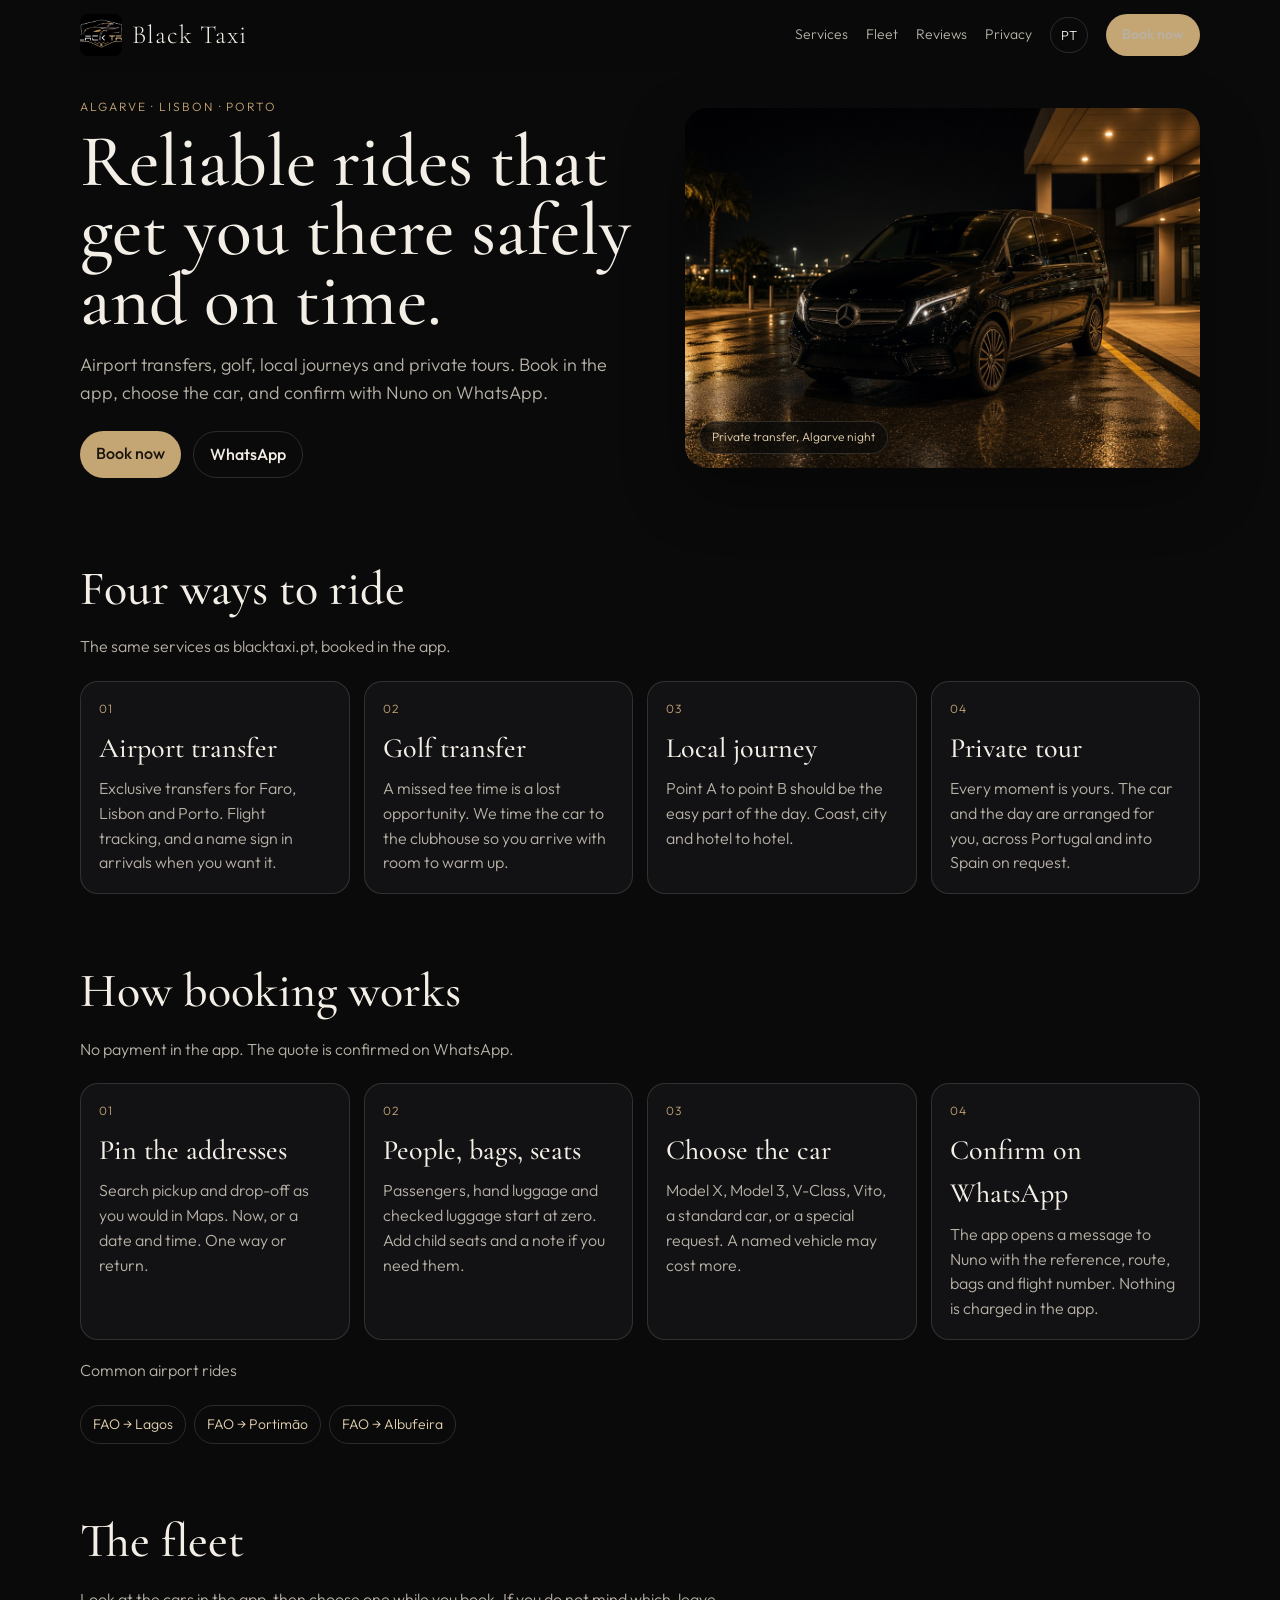
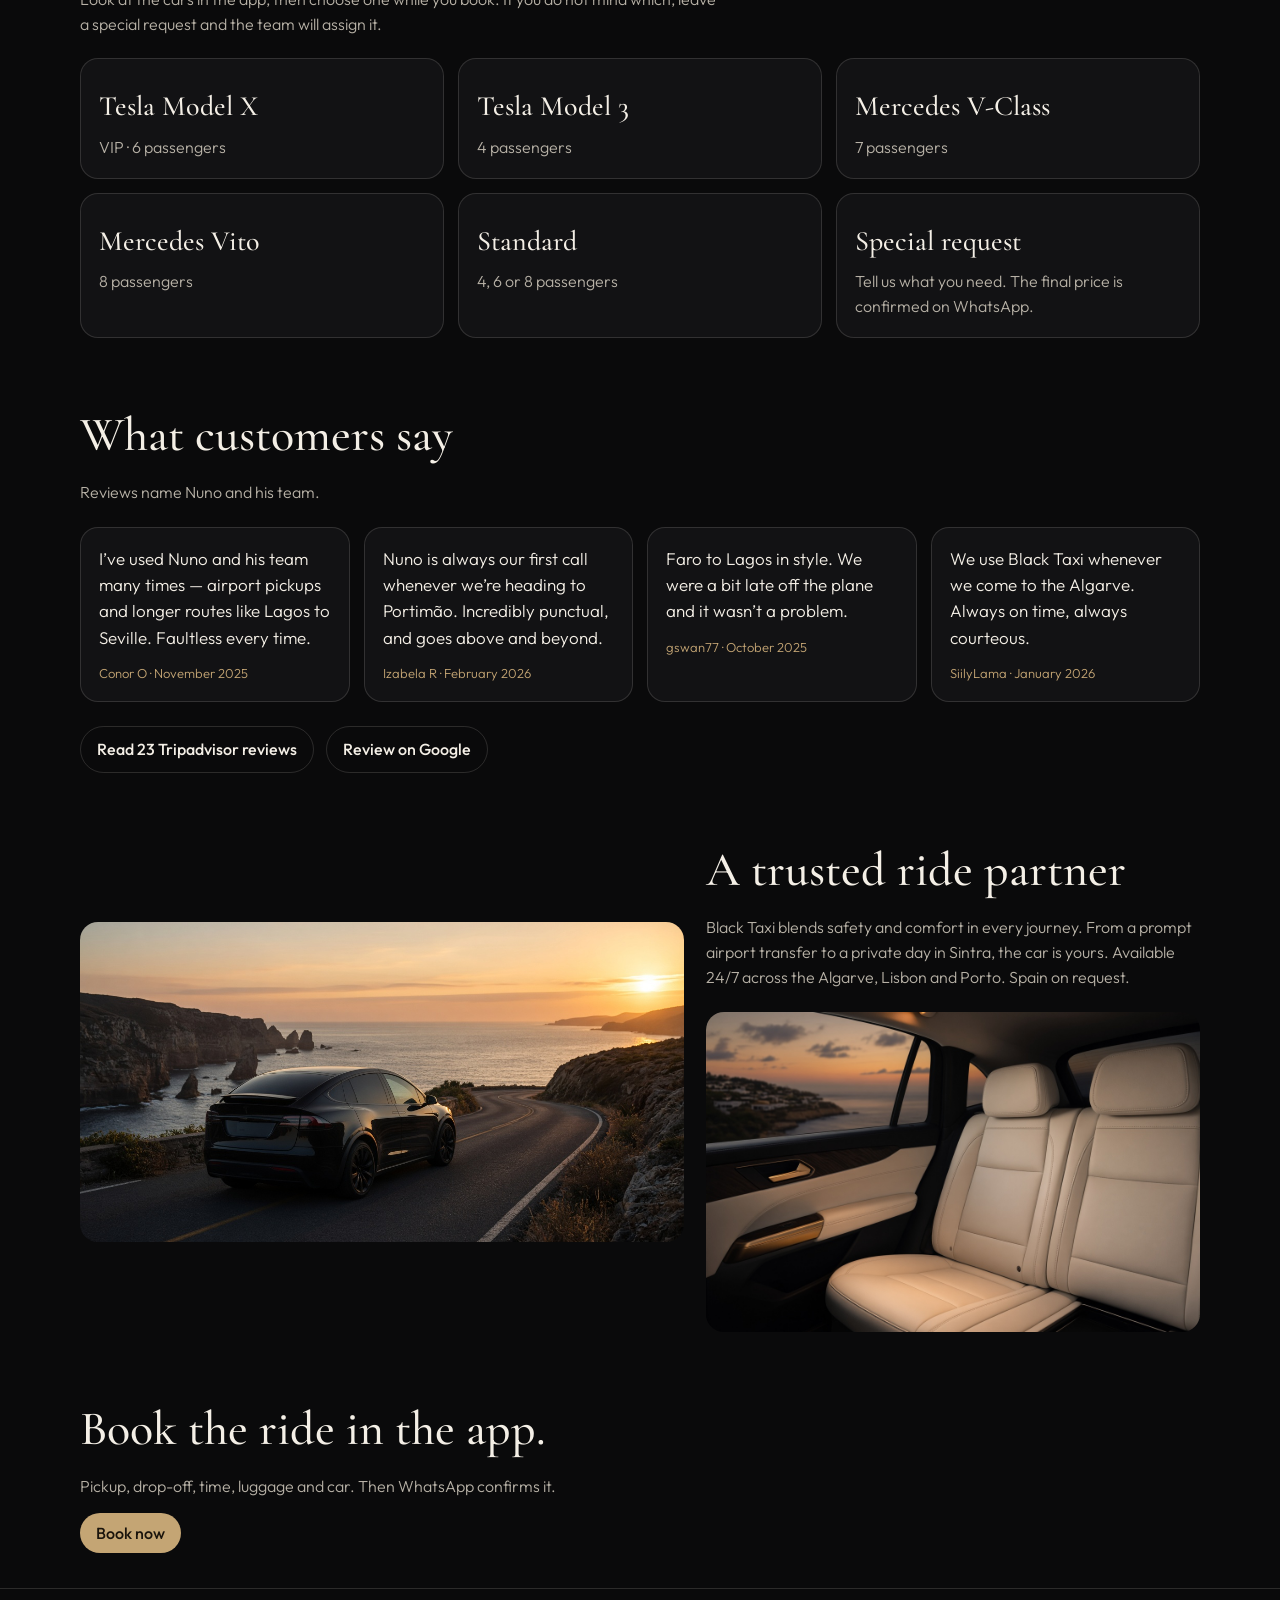
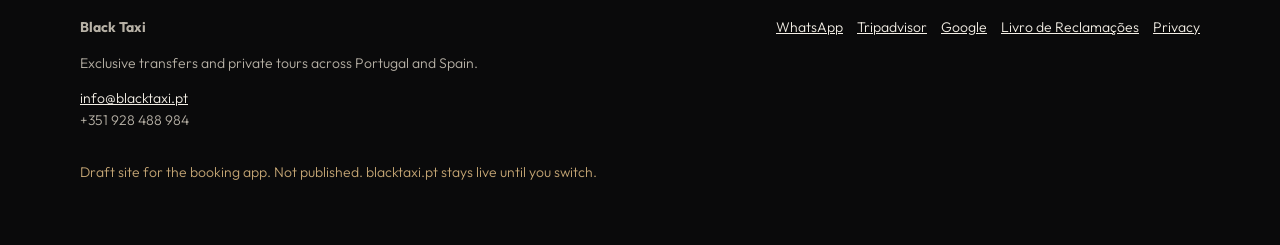
==== index.html @ 619b8296 "Draft marketing site for the booking app" ====
<!DOCTYPE html>
<html lang="en">
<head>
  <meta charset="utf-8" />
  <meta name="viewport" content="width=device-width, initial-scale=1" />
  <title>Black Taxi — Private transfers in the Algarve</title>
  <meta name="description" content="Private transfers and tours in the Algarve, Lisbon and Porto. Book in the app. Confirmed on WhatsApp." />
  <link rel="preconnect" href="https://fonts.googleapis.com" />
  <link rel="preconnect" href="https://fonts.gstatic.com" crossorigin />
  <link href="https://fonts.googleapis.com/css2?family=Cormorant+Garamond:ital,wght@0,500;0,600;1,500&family=Outfit:wght@300;400;500;600&display=swap" rel="stylesheet" />
  <link rel="stylesheet" href="styles.css" />
</head>
<body>
  <header class="nav">
    <a class="brand" href="index.html">
      <img src="assets/logo.jpg" alt="Black Taxi" />
      <span>Black Taxi</span>
    </a>
    <nav class="nav-links">
      <a href="#services" data-i="services">Services</a>
      <a href="#fleet" data-i="fleet">Fleet</a>
      <a href="#reviews" data-i="reviews">Reviews</a>
      <a href="privacy.html" data-i="privacy">Privacy</a>
      <button class="lang" type="button" data-lang>PT</button>
      <a class="book" href="https://blacktaxi.grok.me/book" data-i="book">Book now</a>
    </nav>
  </header>

  <main class="wrap">
    <section class="hero">
      <div>
        <p class="eyebrow" data-i="eyebrow">Algarve · Lisbon · Porto</p>
        <h1 data-i="h1">Reliable rides that get you there safely and on time.</h1>
        <p class="lead" data-i="lead">Airport transfers, golf, local journeys and private tours. Book in the app, choose the car, and confirm with Nuno on WhatsApp.</p>
        <div class="actions">
          <a class="btn" href="https://blacktaxi.grok.me/book" data-i="book">Book now</a>
          <a class="btn ghost" href="https://wa.me/351928488984" data-i="whatsapp">WhatsApp</a>
        </div>
      </div>
      <div class="hero-photo">
        <img src="assets/hero.jpg" alt="Black people carrier waiting at night" />
        <span class="caption" data-i="heroCap">Private transfer, Algarve night</span>
      </div>
    </section>

    <section id="services">
      <h2 data-i="sTitle">Four ways to ride</h2>
      <p class="sub" data-i="sSub">The same services as blacktaxi.pt, booked in the app.</p>
      <div class="grid">
        <article>
          <p class="num">01</p>
          <h3 data-i="airport">Airport transfer</h3>
          <p data-i="airportP">Exclusive transfers for Faro, Lisbon and Porto. Flight tracking, and a name sign in arrivals when you want it.</p>
        </article>
        <article>
          <p class="num">02</p>
          <h3 data-i="golf">Golf transfer</h3>
          <p data-i="golfP">A missed tee time is a lost opportunity. We time the car to the clubhouse so you arrive with room to warm up.</p>
        </article>
        <article>
          <p class="num">03</p>
          <h3 data-i="local">Local journey</h3>
          <p data-i="localP">Point A to point B should be the easy part of the day. Coast, city and hotel to hotel.</p>
        </article>
        <article>
          <p class="num">04</p>
          <h3 data-i="tour">Private tour</h3>
          <p data-i="tourP">Every moment is yours. The car and the day are arranged for you, across Portugal and into Spain on request.</p>
        </article>
      </div>
    </section>

    <section id="how">
      <h2 data-i="howTitle">How booking works</h2>
      <p class="sub" data-i="howSub">No payment in the app. The quote is confirmed on WhatsApp.</p>
      <div class="grid">
        <article>
          <p class="num">01</p>
          <h3 data-i="st1">Pin the addresses</h3>
          <p data-i="st1p">Search pickup and drop-off as you would in Maps. Now, or a date and time. One way or return.</p>
        </article>
        <article>
          <p class="num">02</p>
          <h3 data-i="st2">People, bags, seats</h3>
          <p data-i="st2p">Passengers, hand luggage and checked luggage start at zero. Add child seats and a note if you need them.</p>
        </article>
        <article>
          <p class="num">03</p>
          <h3 data-i="st3">Choose the car</h3>
          <p data-i="st3p">Model X, Model 3, V-Class, Vito, a standard car, or a special request. A named vehicle may cost more.</p>
        </article>
        <article>
          <p class="num">04</p>
          <h3 data-i="st4">Confirm on WhatsApp</h3>
          <p data-i="st4p">The app opens a message to Nuno with the reference, route, bags and flight number. Nothing is charged in the app.</p>
        </article>
      </div>
      <p class="sub" style="margin-top:18px" data-i="routes">Common airport rides</p>
      <div class="routes">
        <a href="https://blacktaxi.grok.me/book">FAO → Lagos</a>
        <a href="https://blacktaxi.grok.me/book">FAO → Portimão</a>
        <a href="https://blacktaxi.grok.me/book">FAO → Albufeira</a>
      </div>
    </section>

    <section id="fleet">
      <h2 data-i="fTitle">The fleet</h2>
      <p class="sub" data-i="fSub">Look at the cars in the app, then choose one while you book. If you do not mind which, leave a special request and the team will assign it.</p>
      <div class="grid cars">
        <article><h3 data-i="x">Tesla Model X</h3><p data-i="xp">VIP · 6 passengers</p></article>
        <article><h3 data-i="m3">Tesla Model 3</h3><p data-i="m3p">4 passengers</p></article>
        <article><h3 data-i="v">Mercedes V-Class</h3><p data-i="vp">7 passengers</p></article>
        <article><h3 data-i="vito">Mercedes Vito</h3><p data-i="vitop">8 passengers</p></article>
        <article><h3 data-i="std">Standard</h3><p data-i="stdp">4, 6 or 8 passengers</p></article>
        <article><h3 data-i="special">Special request</h3><p data-i="specialp">Tell us what you need. The final price is confirmed on WhatsApp.</p></article>
      </div>
    </section>

    <section id="reviews">
      <h2 data-i="rTitle">What customers say</h2>
      <p class="sub" data-i="rSub">Reviews name Nuno and his team.</p>
      <div class="grid">
        <article><p class="quote" data-i="q1">I’ve used Nuno and his team many times — airport pickups and longer routes like Lagos to Seville. Faultless every time.</p><p class="who">Conor O · November 2025</p></article>
        <article><p class="quote" data-i="q2">Nuno is always our first call whenever we’re heading to Portimão. Incredibly punctual, and goes above and beyond.</p><p class="who">Izabela R · February 2026</p></article>
        <article><p class="quote" data-i="q3">Faro to Lagos in style. We were a bit late off the plane and it wasn’t a problem.</p><p class="who">gswan77 · October 2025</p></article>
        <article><p class="quote" data-i="q4">We use Black Taxi whenever we come to the Algarve. Always on time, always courteous.</p><p class="who">SiilyLama · January 2026</p></article>
      </div>
      <div class="actions">
        <a class="btn ghost" href="https://www.tripadvisor.pt/Attraction_Review-g189117-d34196242-Reviews-Black_Taxi-Lagos_Faro_District_Algarve.html" data-i="read">Read 23 Tripadvisor reviews</a>
        <a class="btn ghost" href="https://search.google.com/local/writereview?placeid=ChIJmSr0-dzE8KQRjGhUb8ZGeVg" data-i="google">Review on Google</a>
      </div>
    </section>

    <section class="split">
      <img src="assets/coast.jpg" alt="Coast road at dusk" />
      <div>
        <h2 data-i="aboutTitle">A trusted ride partner</h2>
        <p class="sub" data-i="about">Black Taxi blends safety and comfort in every journey. From a prompt airport transfer to a private day in Sintra, the car is yours. Available 24/7 across the Algarve, Lisbon and Porto. Spain on request.</p>
        <img src="assets/cabin.jpg" alt="Rear seat of a private transfer" />
      </div>
    </section>

    <section>
      <h2 data-i="ctaTitle">Book the ride in the app.</h2>
      <p class="sub" data-i="cta">Pickup, drop-off, time, luggage and car. Then WhatsApp confirms it.</p>
      <a class="btn" href="https://blacktaxi.grok.me/book" data-i="book">Book now</a>
    </section>
  </main>

  <footer>
    <div class="wrap foot">
      <div>
        <strong>Black Taxi</strong>
        <p data-i="foot">Exclusive transfers and private tours across Portugal and Spain.</p>
        <p><a href="mailto:info@blacktaxi.pt">info@blacktaxi.pt</a><br />+351 928 488 984</p>
      </div>
      <div class="links">
        <a href="https://wa.me/351928488984">WhatsApp</a>
        <a href="https://www.tripadvisor.pt/Attraction_Review-g189117-d34196242-Reviews-Black_Taxi-Lagos_Faro_District_Algarve.html">Tripadvisor</a>
        <a href="https://search.google.com/local/writereview?placeid=ChIJmSr0-dzE8KQRjGhUb8ZGeVg">Google</a>
        <a href="https://www.livroreclamacoes.pt/inicio">Livro de Reclamações</a>
        <a href="privacy.html" data-i="privacy">Privacy</a>
      </div>
    </div>
    <div class="wrap"><p class="draft" data-i="draft">Draft site for the booking app. Not published. blacktaxi.pt stays live until you switch.</p></div>
  </footer>
  <script src="app.js"></script>
</body>
</html>
---- styles.css ----
:root {
  --bg: #0a0a0b;
  --bg-2: #121214;
  --cream: #f4efe6;
  --gold: #c4a574;
  --gold-2: #e4d2b0;
  --muted: #b7b1a6;
  --line: rgba(244, 239, 230, 0.14);
  --shadow: 0 24px 60px rgba(0, 0, 0, 0.35);
}
* { box-sizing: border-box; }
html { scroll-behavior: smooth; }
body {
  margin: 0;
  background: var(--bg);
  color: var(--cream);
  font-family: Outfit, ui-sans-serif, system-ui, sans-serif;
  font-weight: 300;
  line-height: 1.55;
}
img { max-width: 100%; display: block; }
a { color: inherit; }
.wrap { width: min(1120px, calc(100% - 32px)); margin: 0 auto; }

.nav {
  position: sticky;
  top: 0;
  z-index: 20;
  display: flex;
  align-items: center;
  justify-content: space-between;
  gap: 16px;
  width: min(1120px, calc(100% - 32px));
  margin: 0 auto;
  padding: 14px 0;
  background: rgba(10, 10, 11, 0.86);
  backdrop-filter: blur(14px);
}
.brand {
  display: flex;
  align-items: center;
  gap: 10px;
  text-decoration: none;
}
.brand img {
  width: 42px;
  height: 42px;
  object-fit: cover;
  border-radius: 8px;
}
.brand span {
  font-family: "Cormorant Garamond", serif;
  font-size: 26px;
  letter-spacing: 0.04em;
}
.nav-links { display: flex; gap: 18px; align-items: center; }
.nav-links a { text-decoration: none; color: var(--muted); font-size: 14px; }
.nav-links a:hover { color: var(--cream); }
.lang {
  border: 1px solid var(--line);
  background: transparent;
  color: var(--cream);
  border-radius: 999px;
  padding: 7px 10px;
  font: inherit;
  font-size: 13px;
  cursor: pointer;
}
.book, .btn {
  background: var(--gold);
  color: #1a140c;
  text-decoration: none;
  padding: 10px 16px;
  border-radius: 999px;
  font-weight: 500;
  border: 0;
}
.btn.ghost, .ghost {
  background: transparent;
  color: var(--cream);
  border: 1px solid var(--line);
}

.hero {
  display: grid;
  grid-template-columns: 1.05fr 0.95fr;
  gap: 36px;
  align-items: center;
  padding: 28px 0 56px;
}
.eyebrow {
  color: var(--gold);
  letter-spacing: 0.16em;
  text-transform: uppercase;
  font-size: 12px;
  margin: 0 0 10px;
}
h1, h2, h3 { font-family: "Cormorant Garamond", serif; font-weight: 500; }
h1 {
  font-size: clamp(44px, 6vw, 74px);
  line-height: 0.94;
  margin: 0 0 16px;
}
.lead { max-width: 540px; font-size: 18px; color: var(--muted); margin: 0; }
.actions { display: flex; flex-wrap: wrap; gap: 12px; margin-top: 24px; }
.hero-photo {
  position: relative;
  border-radius: 22px;
  overflow: hidden;
  min-height: 360px;
  box-shadow: var(--shadow);
}
.hero-photo img { width: 100%; height: 100%; object-fit: cover; min-height: 360px; }
.caption {
  position: absolute;
  left: 14px;
  bottom: 14px;
  background: rgba(10, 10, 11, 0.72);
  border: 1px solid var(--line);
  border-radius: 999px;
  padding: 6px 12px;
  font-size: 12px;
  color: var(--gold-2);
}

section { padding: 18px 0 42px; }
h2 { font-size: clamp(32px, 4vw, 48px); margin: 0 0 8px; }
.sub { color: var(--muted); max-width: 640px; margin: 0 0 22px; }
.grid { display: grid; grid-template-columns: repeat(4, 1fr); gap: 14px; }
.grid.three { grid-template-columns: repeat(3, 1fr); }
.grid.cars { grid-template-columns: repeat(3, 1fr); }
article, .card {
  border: 1px solid var(--line);
  background: var(--bg-2);
  padding: 18px;
  border-radius: 18px;
}
.card h3, article h3 { margin: 8px 0 6px; font-size: 28px; }
.card p, article p { margin: 0; color: var(--muted); }
.num {
  color: var(--gold);
  letter-spacing: 0.12em;
  font-size: 12px;
}
.split {
  display: grid;
  grid-template-columns: 1.1fr 0.9fr;
  gap: 22px;
  align-items: center;
}
.split img, .band img {
  width: 100%;
  height: 320px;
  object-fit: cover;
  border-radius: 18px;
}
.routes { display: flex; flex-wrap: wrap; gap: 8px; margin-top: 16px; }
.routes a {
  text-decoration: none;
  border: 1px solid var(--line);
  border-radius: 999px;
  padding: 8px 12px;
  color: var(--gold-2);
  font-size: 14px;
}
.quote { font-size: 17px; color: var(--cream); }
.who { margin-top: 12px; color: var(--gold); font-size: 13px; }
.band {
  display: grid;
  grid-template-columns: 1fr 1fr;
  gap: 14px;
}
.facts { display: grid; gap: 12px; }
footer {
  border-top: 1px solid var(--line);
  padding: 28px 0 48px;
  color: var(--muted);
  font-size: 14px;
}
.foot {
  display: flex;
  justify-content: space-between;
  gap: 18px;
  flex-wrap: wrap;
}
.foot a { color: var(--cream); }
.links { display: flex; flex-wrap: wrap; gap: 14px; }
.draft { color: var(--gold); margin-top: 16px; }
.legal { max-width: 720px; }
.legal p { color: var(--muted); }
@media (max-width: 860px) {
  .hero, .split, .band, .grid, .grid.three, .grid.cars { grid-template-columns: 1fr; }
  .nav-links a:not(.book) { display: none; }
  .hero-photo, .hero-photo img, .split img, .band img { min-height: 240px; height: 240px; }
}
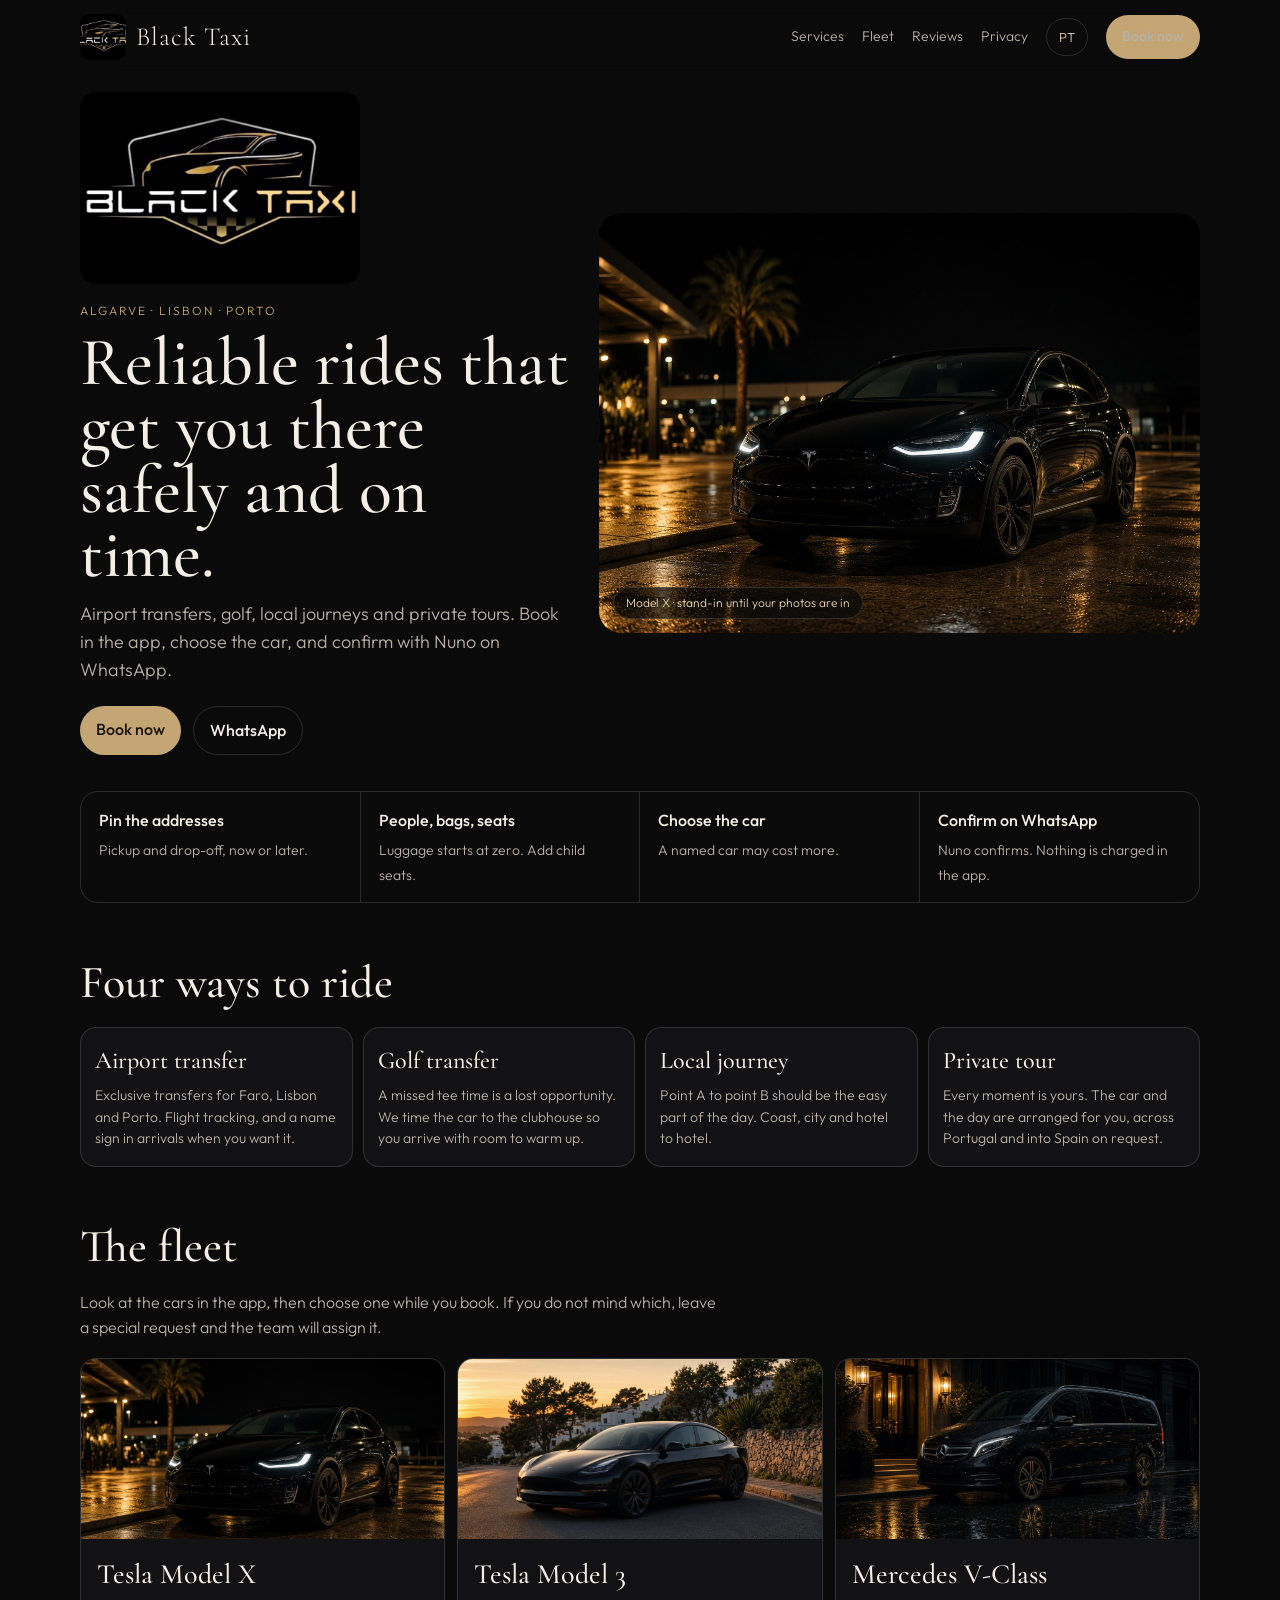
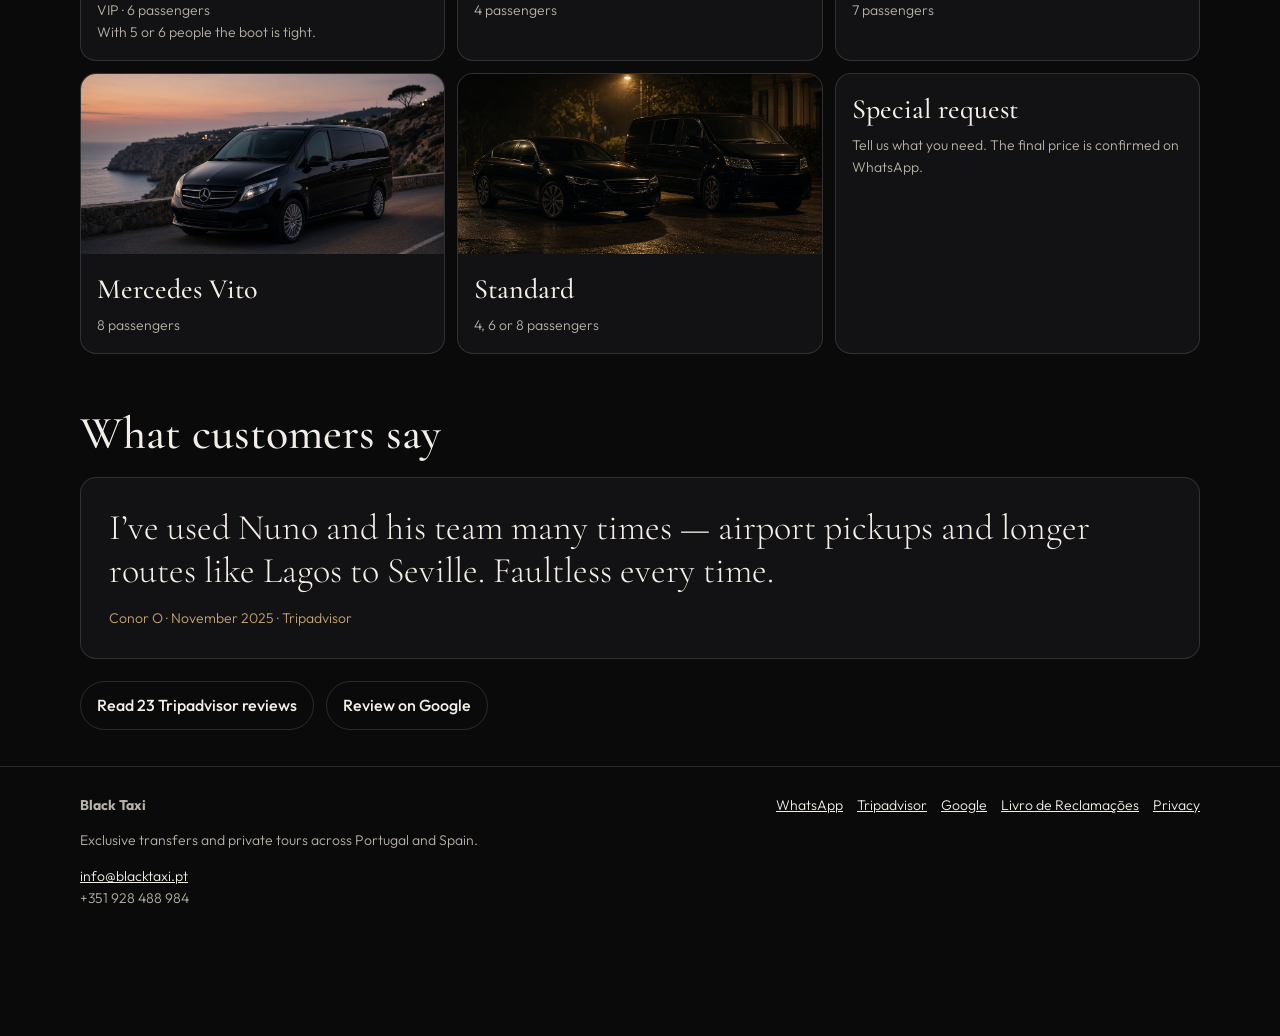
==== commit cdfc787c: "Tighten the draft: logo hero, visual fleet, phone bar, one review" ====
--- a/index.html
+++ b/index.html
@@ -29,6 +29,7 @@
   <main class="wrap">
     <section class="hero">
       <div>
+        <img class="mark" src="assets/logo.jpg" alt="Black Taxi mark" />
         <p class="eyebrow" data-i="eyebrow">Algarve · Lisbon · Porto</p>
         <h1 data-i="h1">Reliable rides that get you there safely and on time.</h1>
         <p class="lead" data-i="lead">Airport transfers, golf, local journeys and private tours. Book in the app, choose the car, and confirm with Nuno on WhatsApp.</p>
@@ -38,112 +39,99 @@
         </div>
       </div>
       <div class="hero-photo">
-        <img src="assets/hero.jpg" alt="Black people carrier waiting at night" />
-        <span class="caption" data-i="heroCap">Private transfer, Algarve night</span>
+        <img src="assets/modelx.jpg" alt="Black Model X at night" />
+        <span class="caption" data-i="heroCap">Model X · stand-in until your photos are in</span>
       </div>
     </section>
 
+    <div class="path" aria-label="How booking works">
+      <div><strong data-i="st1">Pin the addresses</strong><span data-i="st1s">Pickup and drop-off, now or later.</span></div>
+      <div><strong data-i="st2">People and bags</strong><span data-i="st2s">Luggage starts at zero. Add child seats.</span></div>
+      <div><strong data-i="st3">Choose the car</strong><span data-i="st3s">A named car may cost more.</span></div>
+      <div><strong data-i="st4">WhatsApp</strong><span data-i="st4s">Nuno confirms. Nothing is charged in the app.</span></div>
+    </div>
+
     <section id="services">
       <h2 data-i="sTitle">Four ways to ride</h2>
-      <p class="sub" data-i="sSub">The same services as blacktaxi.pt, booked in the app.</p>
-      <div class="grid">
+      <div class="services">
         <article>
-          <p class="num">01</p>
           <h3 data-i="airport">Airport transfer</h3>
-          <p data-i="airportP">Exclusive transfers for Faro, Lisbon and Porto. Flight tracking, and a name sign in arrivals when you want it.</p>
+          <p data-i="airportP">Faro, Lisbon and Porto. Flight tracking, and a name sign if you want it.</p>
         </article>
         <article>
-          <p class="num">02</p>
           <h3 data-i="golf">Golf transfer</h3>
-          <p data-i="golfP">A missed tee time is a lost opportunity. We time the car to the clubhouse so you arrive with room to warm up.</p>
+          <p data-i="golfP">Timed to the clubhouse, so the tee time is not the thing you miss.</p>
         </article>
         <article>
-          <p class="num">03</p>
           <h3 data-i="local">Local journey</h3>
-          <p data-i="localP">Point A to point B should be the easy part of the day. Coast, city and hotel to hotel.</p>
+          <p data-i="localP">Coast, city, hotel to hotel. The easy part of the day.</p>
         </article>
         <article>
-          <p class="num">04</p>
           <h3 data-i="tour">Private tour</h3>
-          <p data-i="tourP">Every moment is yours. The car and the day are arranged for you, across Portugal and into Spain on request.</p>
+          <p data-i="tourP">The car is yours for the day. Spain on request.</p>
         </article>
-      </div>
-    </section>
-
-    <section id="how">
-      <h2 data-i="howTitle">How booking works</h2>
-      <p class="sub" data-i="howSub">No payment in the app. The quote is confirmed on WhatsApp.</p>
-      <div class="grid">
-        <article>
-          <p class="num">01</p>
-          <h3 data-i="st1">Pin the addresses</h3>
-          <p data-i="st1p">Search pickup and drop-off as you would in Maps. Now, or a date and time. One way or return.</p>
-        </article>
-        <article>
-          <p class="num">02</p>
-          <h3 data-i="st2">People, bags, seats</h3>
-          <p data-i="st2p">Passengers, hand luggage and checked luggage start at zero. Add child seats and a note if you need them.</p>
-        </article>
-        <article>
-          <p class="num">03</p>
-          <h3 data-i="st3">Choose the car</h3>
-          <p data-i="st3p">Model X, Model 3, V-Class, Vito, a standard car, or a special request. A named vehicle may cost more.</p>
-        </article>
-        <article>
-          <p class="num">04</p>
-          <h3 data-i="st4">Confirm on WhatsApp</h3>
-          <p data-i="st4p">The app opens a message to Nuno with the reference, route, bags and flight number. Nothing is charged in the app.</p>
-        </article>
-      </div>
-      <p class="sub" style="margin-top:18px" data-i="routes">Common airport rides</p>
-      <div class="routes">
-        <a href="https://blacktaxi.grok.me/book">FAO → Lagos</a>
-        <a href="https://blacktaxi.grok.me/book">FAO → Portimão</a>
-        <a href="https://blacktaxi.grok.me/book">FAO → Albufeira</a>
       </div>
     </section>
 
     <section id="fleet">
       <h2 data-i="fTitle">The fleet</h2>
-      <p class="sub" data-i="fSub">Look at the cars in the app, then choose one while you book. If you do not mind which, leave a special request and the team will assign it.</p>
-      <div class="grid cars">
-        <article><h3 data-i="x">Tesla Model X</h3><p data-i="xp">VIP · 6 passengers</p></article>
-        <article><h3 data-i="m3">Tesla Model 3</h3><p data-i="m3p">4 passengers</p></article>
-        <article><h3 data-i="v">Mercedes V-Class</h3><p data-i="vp">7 passengers</p></article>
-        <article><h3 data-i="vito">Mercedes Vito</h3><p data-i="vitop">8 passengers</p></article>
-        <article><h3 data-i="std">Standard</h3><p data-i="stdp">4, 6 or 8 passengers</p></article>
-        <article><h3 data-i="special">Special request</h3><p data-i="specialp">Tell us what you need. The final price is confirmed on WhatsApp.</p></article>
+      <p class="sub" data-i="fSub">Choose one in the app, or leave a special request and the team assigns the car.</p>
+      <div class="fleet">
+        <article class="car">
+          <img src="assets/modelx.jpg" alt="Tesla Model X" />
+          <div>
+            <h3 data-i="x">Tesla Model X</h3>
+            <p data-i="xp">VIP · 6 passengers</p>
+            <p class="note" data-i="xnote">With 5 or 6 people the boot is tight.</p>
+          </div>
+        </article>
+        <article class="car">
+          <img src="assets/model3.jpg" alt="Tesla Model 3" />
+          <div>
+            <h3 data-i="m3">Tesla Model 3</h3>
+            <p data-i="m3p">4 passengers</p>
+          </div>
+        </article>
+        <article class="car">
+          <img src="assets/vclass.jpg" alt="Mercedes V-Class" />
+          <div>
+            <h3 data-i="v">Mercedes V-Class</h3>
+            <p data-i="vp">7 passengers</p>
+          </div>
+        </article>
+        <article class="car">
+          <img src="assets/vito.jpg" alt="Mercedes Vito" />
+          <div>
+            <h3 data-i="vito">Mercedes Vito</h3>
+            <p data-i="vitop">8 passengers</p>
+          </div>
+        </article>
+        <article class="car">
+          <img src="assets/standard.jpg" alt="Standard cars" />
+          <div>
+            <h3 data-i="std">Standard</h3>
+            <p data-i="stdp">4, 6 or 8 passengers</p>
+          </div>
+        </article>
+        <article class="car">
+          <div>
+            <h3 data-i="special">Special request</h3>
+            <p data-i="specialp">Tell us what you need. The quote is confirmed on WhatsApp.</p>
+          </div>
+        </article>
       </div>
     </section>
 
     <section id="reviews">
       <h2 data-i="rTitle">What customers say</h2>
-      <p class="sub" data-i="rSub">Reviews name Nuno and his team.</p>
-      <div class="grid">
-        <article><p class="quote" data-i="q1">I’ve used Nuno and his team many times — airport pickups and longer routes like Lagos to Seville. Faultless every time.</p><p class="who">Conor O · November 2025</p></article>
-        <article><p class="quote" data-i="q2">Nuno is always our first call whenever we’re heading to Portimão. Incredibly punctual, and goes above and beyond.</p><p class="who">Izabela R · February 2026</p></article>
-        <article><p class="quote" data-i="q3">Faro to Lagos in style. We were a bit late off the plane and it wasn’t a problem.</p><p class="who">gswan77 · October 2025</p></article>
-        <article><p class="quote" data-i="q4">We use Black Taxi whenever we come to the Algarve. Always on time, always courteous.</p><p class="who">SiilyLama · January 2026</p></article>
-      </div>
+      <article class="quote">
+        <p data-i="q1">I’ve used Nuno and his team many times — airport pickups and longer routes like Lagos to Seville. Faultless every time.</p>
+        <div class="who">Conor O · November 2025 · Tripadvisor</div>
+      </article>
       <div class="actions">
         <a class="btn ghost" href="https://www.tripadvisor.pt/Attraction_Review-g189117-d34196242-Reviews-Black_Taxi-Lagos_Faro_District_Algarve.html" data-i="read">Read 23 Tripadvisor reviews</a>
         <a class="btn ghost" href="https://search.google.com/local/writereview?placeid=ChIJmSr0-dzE8KQRjGhUb8ZGeVg" data-i="google">Review on Google</a>
       </div>
-    </section>
-
-    <section class="split">
-      <img src="assets/coast.jpg" alt="Coast road at dusk" />
-      <div>
-        <h2 data-i="aboutTitle">A trusted ride partner</h2>
-        <p class="sub" data-i="about">Black Taxi blends safety and comfort in every journey. From a prompt airport transfer to a private day in Sintra, the car is yours. Available 24/7 across the Algarve, Lisbon and Porto. Spain on request.</p>
-        <img src="assets/cabin.jpg" alt="Rear seat of a private transfer" />
-      </div>
-    </section>
-
-    <section>
-      <h2 data-i="ctaTitle">Book the ride in the app.</h2>
-      <p class="sub" data-i="cta">Pickup, drop-off, time, luggage and car. Then WhatsApp confirms it.</p>
-      <a class="btn" href="https://blacktaxi.grok.me/book" data-i="book">Book now</a>
     </section>
   </main>
 
@@ -162,8 +150,13 @@
         <a href="privacy.html" data-i="privacy">Privacy</a>
       </div>
     </div>
-    <div class="wrap"><p class="draft" data-i="draft">Draft site for the booking app. Not published. blacktaxi.pt stays live until you switch.</p></div>
   </footer>
+
+  <div class="dock">
+    <button class="dock-lang" type="button" data-lang>PT</button>
+    <a class="btn ghost" href="https://wa.me/351928488984" data-i="whatsapp">WhatsApp</a>
+    <a class="btn" href="https://blacktaxi.grok.me/book" data-i="book">Book now</a>
+  </div>
   <script src="app.js"></script>
 </body>
 </html>
--- a/styles.css
+++ b/styles.css
@@ -6,7 +6,6 @@
   --gold-2: #e4d2b0;
   --muted: #b7b1a6;
   --line: rgba(244, 239, 230, 0.14);
-  --shadow: 0 24px 60px rgba(0, 0, 0, 0.35);
 }
 * { box-sizing: border-box; }
 html { scroll-behavior: smooth; }
@@ -17,11 +16,11 @@
   font-family: Outfit, ui-sans-serif, system-ui, sans-serif;
   font-weight: 300;
   line-height: 1.55;
+  padding-bottom: 76px;
 }
 img { max-width: 100%; display: block; }
 a { color: inherit; }
 .wrap { width: min(1120px, calc(100% - 32px)); margin: 0 auto; }
-
 .nav {
   position: sticky;
   top: 0;
@@ -33,35 +32,21 @@
   width: min(1120px, calc(100% - 32px));
   margin: 0 auto;
   padding: 14px 0;
-  background: rgba(10, 10, 11, 0.86);
+  background: rgba(10, 10, 11, 0.9);
   backdrop-filter: blur(14px);
 }
-.brand {
-  display: flex;
-  align-items: center;
-  gap: 10px;
-  text-decoration: none;
-}
-.brand img {
-  width: 42px;
-  height: 42px;
-  object-fit: cover;
-  border-radius: 8px;
-}
-.brand span {
-  font-family: "Cormorant Garamond", serif;
-  font-size: 26px;
-  letter-spacing: 0.04em;
-}
+.brand { display: flex; align-items: center; gap: 10px; text-decoration: none; }
+.brand img { width: 46px; height: 46px; object-fit: cover; border-radius: 10px; }
+.brand span { font-family: "Cormorant Garamond", serif; font-size: 26px; letter-spacing: 0.04em; }
 .nav-links { display: flex; gap: 18px; align-items: center; }
 .nav-links a { text-decoration: none; color: var(--muted); font-size: 14px; }
 .nav-links a:hover { color: var(--cream); }
-.lang {
+.lang, .dock-lang {
   border: 1px solid var(--line);
   background: transparent;
-  color: var(--cream);
+  color: var(--gold-2);
   border-radius: 999px;
-  padding: 7px 10px;
+  padding: 8px 12px;
   font: inherit;
   font-size: 13px;
   cursor: pointer;
@@ -70,23 +55,23 @@
   background: var(--gold);
   color: #1a140c;
   text-decoration: none;
-  padding: 10px 16px;
+  padding: 11px 16px;
   border-radius: 999px;
   font-weight: 500;
   border: 0;
 }
-.btn.ghost, .ghost {
-  background: transparent;
-  color: var(--cream);
-  border: 1px solid var(--line);
-}
-
+.ghost { background: transparent; color: var(--cream); border: 1px solid var(--line); }
 .hero {
   display: grid;
-  grid-template-columns: 1.05fr 0.95fr;
-  gap: 36px;
+  grid-template-columns: 0.9fr 1.1fr;
+  gap: 28px;
   align-items: center;
-  padding: 28px 0 56px;
+  padding: 18px 0 28px;
+}
+.mark {
+  width: min(280px, 70%);
+  margin-bottom: 18px;
+  border-radius: 16px;
 }
 .eyebrow {
   color: var(--gold);
@@ -96,21 +81,11 @@
   margin: 0 0 10px;
 }
 h1, h2, h3 { font-family: "Cormorant Garamond", serif; font-weight: 500; }
-h1 {
-  font-size: clamp(44px, 6vw, 74px);
-  line-height: 0.94;
-  margin: 0 0 16px;
-}
-.lead { max-width: 540px; font-size: 18px; color: var(--muted); margin: 0; }
-.actions { display: flex; flex-wrap: wrap; gap: 12px; margin-top: 24px; }
-.hero-photo {
-  position: relative;
-  border-radius: 22px;
-  overflow: hidden;
-  min-height: 360px;
-  box-shadow: var(--shadow);
-}
-.hero-photo img { width: 100%; height: 100%; object-fit: cover; min-height: 360px; }
+h1 { font-size: clamp(42px, 5.4vw, 68px); line-height: 0.94; margin: 0 0 14px; }
+.lead { max-width: 520px; font-size: 18px; color: var(--muted); margin: 0; }
+.actions { display: flex; flex-wrap: wrap; gap: 12px; margin-top: 22px; }
+.hero-photo { position: relative; border-radius: 22px; overflow: hidden; min-height: 420px; }
+.hero-photo img { width: 100%; height: 100%; object-fit: cover; min-height: 420px; }
 .caption {
   position: absolute;
   left: 14px;
@@ -122,74 +97,65 @@
   font-size: 12px;
   color: var(--gold-2);
 }
-
-section { padding: 18px 0 42px; }
-h2 { font-size: clamp(32px, 4vw, 48px); margin: 0 0 8px; }
-.sub { color: var(--muted); max-width: 640px; margin: 0 0 22px; }
-.grid { display: grid; grid-template-columns: repeat(4, 1fr); gap: 14px; }
-.grid.three { grid-template-columns: repeat(3, 1fr); }
-.grid.cars { grid-template-columns: repeat(3, 1fr); }
-article, .card {
+.path {
+  display: grid;
+  grid-template-columns: repeat(4, 1fr);
+  border: 1px solid var(--line);
+  border-radius: 18px;
+  overflow: hidden;
+  margin: 8px 0 36px;
+}
+.path div { padding: 16px 18px; border-right: 1px solid var(--line); }
+.path div:last-child { border-right: 0; }
+.path strong { display: block; font-weight: 500; margin-bottom: 4px; }
+.path span { color: var(--muted); font-size: 14px; }
+section { padding: 8px 0 36px; }
+h2 { font-size: clamp(32px, 4vw, 46px); margin: 0 0 8px; }
+.sub { color: var(--muted); max-width: 640px; margin: 0 0 18px; }
+.services { display: grid; grid-template-columns: repeat(4, 1fr); gap: 10px; }
+.services article, .car, .quote {
   border: 1px solid var(--line);
   background: var(--bg-2);
-  padding: 18px;
-  border-radius: 18px;
+  border-radius: 16px;
 }
-.card h3, article h3 { margin: 8px 0 6px; font-size: 28px; }
-.card p, article p { margin: 0; color: var(--muted); }
-.num {
-  color: var(--gold);
-  letter-spacing: 0.12em;
-  font-size: 12px;
-}
-.split {
-  display: grid;
-  grid-template-columns: 1.1fr 0.9fr;
-  gap: 22px;
-  align-items: center;
-}
-.split img, .band img {
-  width: 100%;
-  height: 320px;
-  object-fit: cover;
-  border-radius: 18px;
-}
-.routes { display: flex; flex-wrap: wrap; gap: 8px; margin-top: 16px; }
-.routes a {
-  text-decoration: none;
-  border: 1px solid var(--line);
-  border-radius: 999px;
-  padding: 8px 12px;
-  color: var(--gold-2);
-  font-size: 14px;
-}
-.quote { font-size: 17px; color: var(--cream); }
-.who { margin-top: 12px; color: var(--gold); font-size: 13px; }
-.band {
-  display: grid;
-  grid-template-columns: 1fr 1fr;
-  gap: 14px;
-}
-.facts { display: grid; gap: 12px; }
-footer {
-  border-top: 1px solid var(--line);
-  padding: 28px 0 48px;
-  color: var(--muted);
-  font-size: 14px;
-}
-.foot {
-  display: flex;
-  justify-content: space-between;
-  gap: 18px;
-  flex-wrap: wrap;
-}
+.services article { padding: 14px 14px 16px; }
+.services h3 { margin: 0 0 6px; font-size: 24px; }
+.services p, .car p { margin: 0; color: var(--muted); font-size: 14px; }
+.fleet { display: grid; grid-template-columns: repeat(3, 1fr); gap: 12px; }
+.car { overflow: hidden; }
+.car img { width: 100%; height: 180px; object-fit: cover; }
+.car div { padding: 14px 16px 16px; }
+.car h3 { margin: 0 0 4px; font-size: 28px; }
+.note { color: var(--gold-2); font-size: 13px; margin-top: 6px; }
+.quote { padding: 28px; }
+.quote p { font-family: "Cormorant Garamond", serif; font-size: clamp(26px, 3vw, 36px); line-height: 1.2; margin: 0; }
+.who { margin-top: 16px; color: var(--gold); font-size: 14px; font-family: Outfit, sans-serif; }
+footer { border-top: 1px solid var(--line); padding: 28px 0 36px; color: var(--muted); font-size: 14px; }
+.foot { display: flex; justify-content: space-between; gap: 18px; flex-wrap: wrap; }
 .foot a { color: var(--cream); }
 .links { display: flex; flex-wrap: wrap; gap: 14px; }
-.draft { color: var(--gold); margin-top: 16px; }
+.dock {
+  position: fixed;
+  left: 0;
+  right: 0;
+  bottom: 0;
+  z-index: 30;
+  display: none;
+  gap: 8px;
+  align-items: center;
+  justify-content: space-between;
+  padding: 10px 12px calc(10px + env(safe-area-inset-bottom));
+  background: rgba(10, 10, 11, 0.94);
+  border-top: 1px solid var(--line);
+}
+.dock a, .dock button { flex: 1; text-align: center; }
 .legal { max-width: 720px; }
 .legal p { color: var(--muted); }
 @media (max-width: 860px) {
-  .hero, .split, .band, .grid, .grid.three, .grid.cars { grid-template-columns: 1fr; }
+  .hero, .path, .services, .fleet { grid-template-columns: 1fr; }
+  .path div { border-right: 0; border-bottom: 1px solid var(--line); }
   .nav-links a:not(.book) { display: none; }
-  .hero-photo, .hero-photo img, .split img, .band img { min-height: 240px; height: 240px; }
+  .nav-links .book, .nav-links .lang { display: none; }
+  .dock { display: flex; }
+  .hero-photo, .hero-photo img { min-height: 260px; }
 }
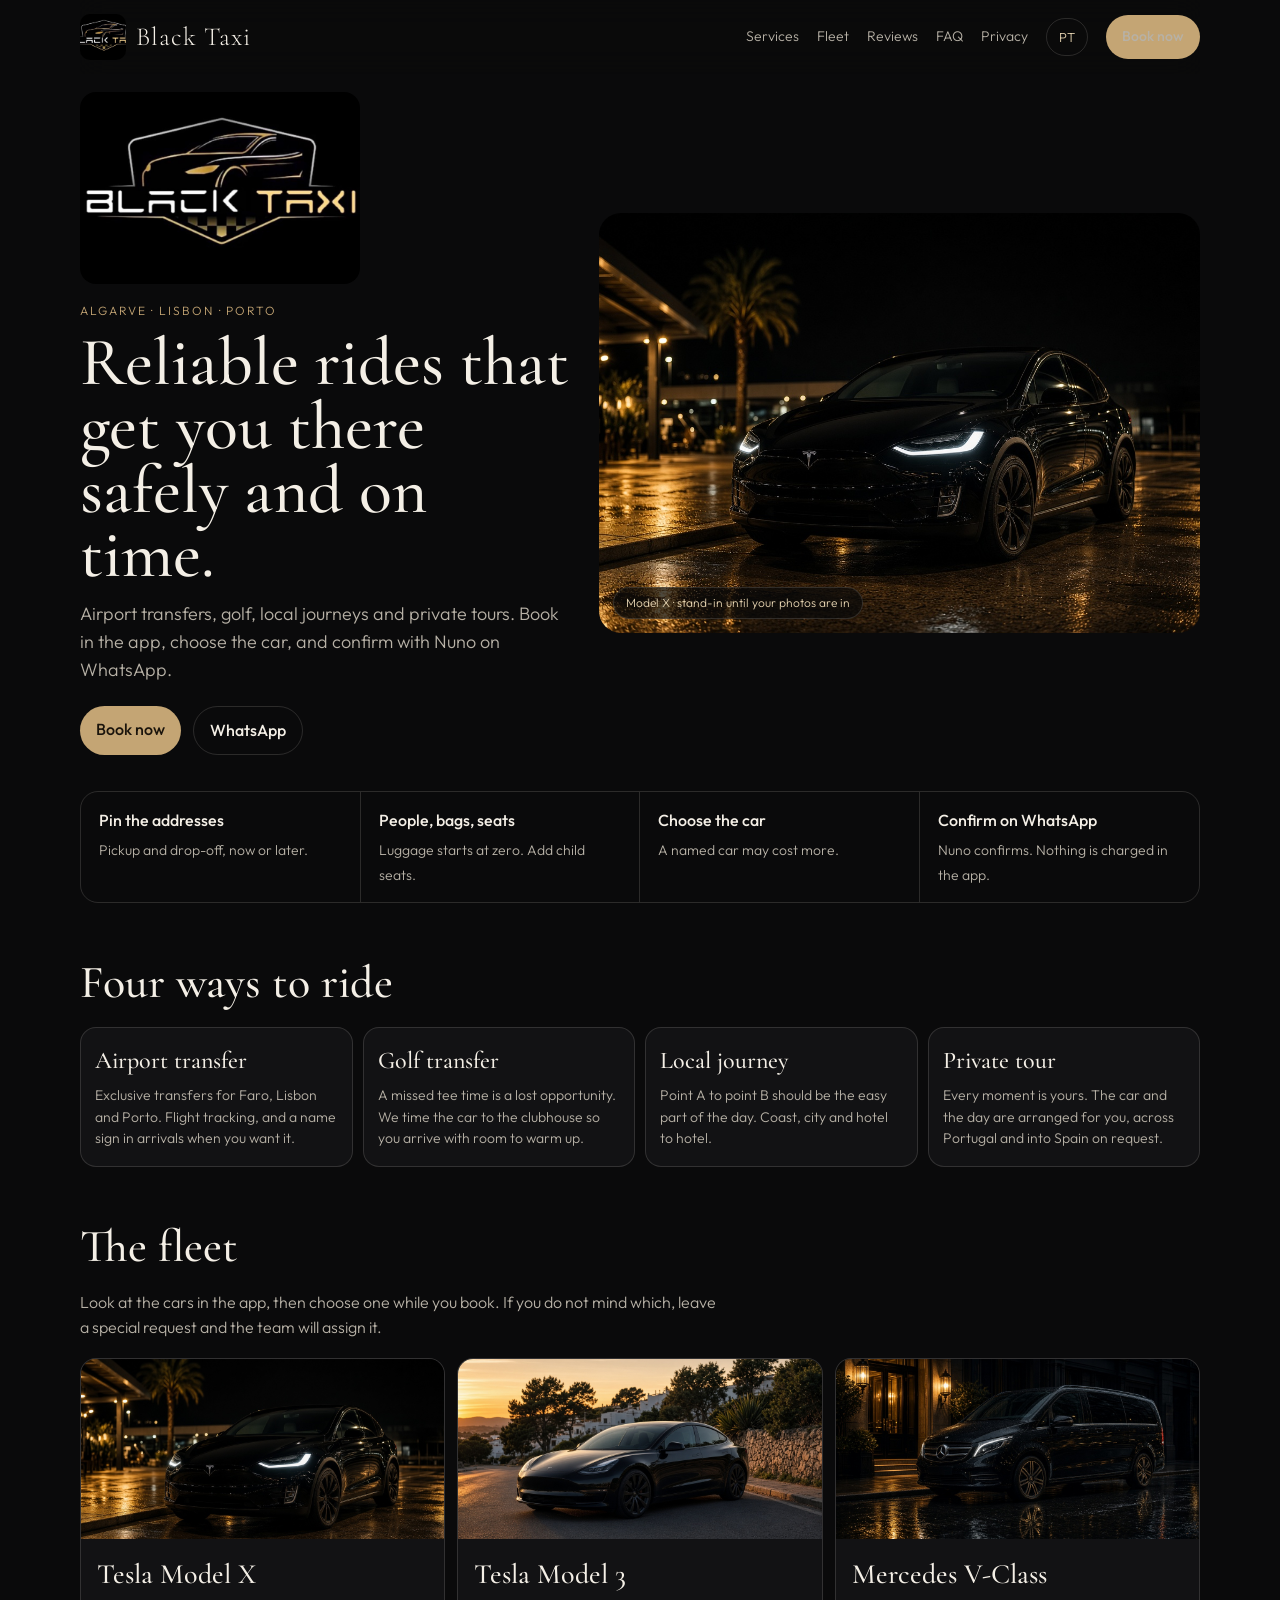
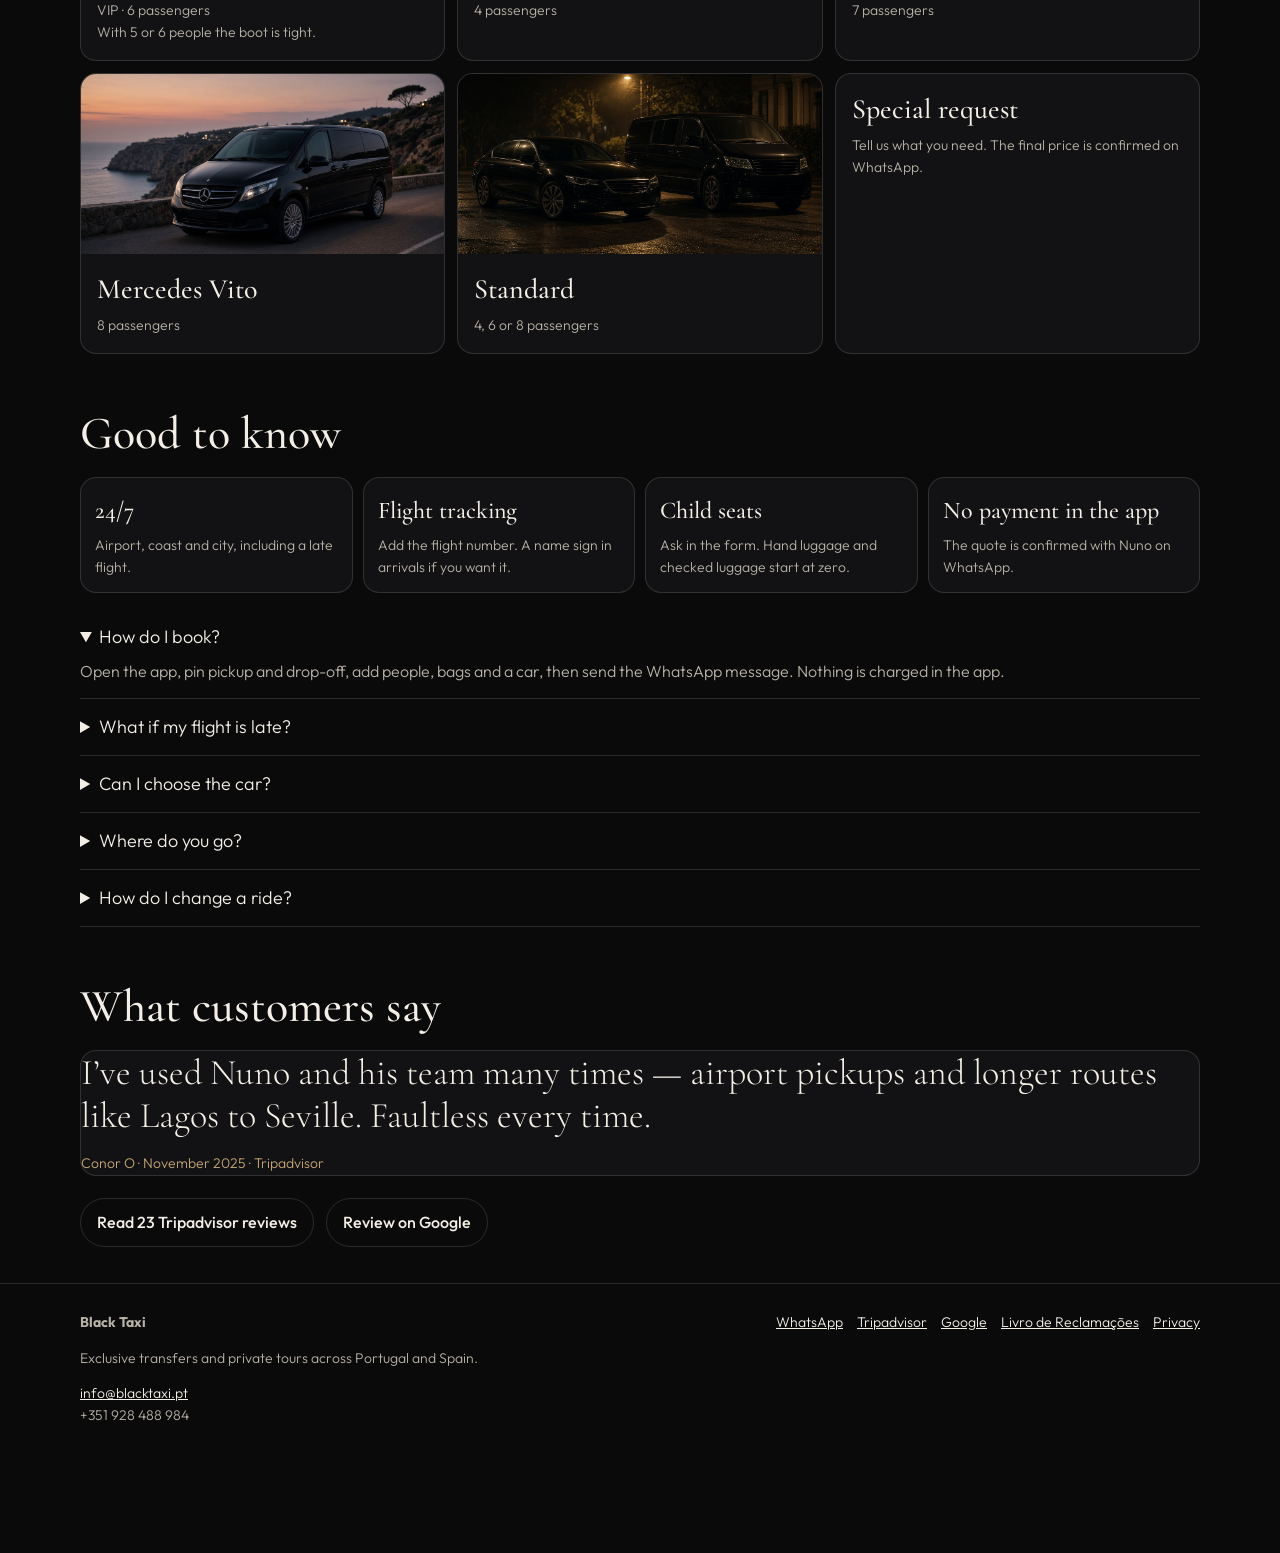
==== commit 3a2d12e5: "Add FAQ and good-to-know strip" ====
--- a/index.html
+++ b/index.html
@@ -20,6 +20,7 @@
       <a href="#services" data-i="services">Services</a>
       <a href="#fleet" data-i="fleet">Fleet</a>
       <a href="#reviews" data-i="reviews">Reviews</a>
+      <a href="#faq" data-i="faq">FAQ</a>
       <a href="privacy.html" data-i="privacy">Privacy</a>
       <button class="lang" type="button" data-lang>PT</button>
       <a class="book" href="https://blacktaxi.grok.me/book" data-i="book">Book now</a>
@@ -122,6 +123,38 @@
       </div>
     </section>
 
+    <section id="faq">
+      <h2 data-i="faqTitle">Good to know</h2>
+      <div class="know">
+        <article><h3 data-i="k1">24/7</h3><p data-i="k1p">Airport, coast and city, including a late flight.</p></article>
+        <article><h3 data-i="k2">Flight tracking</h3><p data-i="k2p">Add the flight number. A name sign in arrivals if you want it.</p></article>
+        <article><h3 data-i="k3">Child seats</h3><p data-i="k3p">Ask in the form. Hand luggage and checked luggage start at zero.</p></article>
+        <article><h3 data-i="k4">No payment in the app</h3><p data-i="k4p">The quote is confirmed with Nuno on WhatsApp.</p></article>
+      </div>
+      <div class="faq">
+        <details open>
+          <summary data-i="fq1">How do I book?</summary>
+          <p data-i="fa1">Open the app, pin pickup and drop-off, add people, bags and a car, then send the WhatsApp message. Nothing is charged in the app.</p>
+        </details>
+        <details>
+          <summary data-i="fq2">What if my flight is late?</summary>
+          <p data-i="fa2">Put the flight number in the note. We track the flight. Message WhatsApp if the plan changes.</p>
+        </details>
+        <details>
+          <summary data-i="fq3">Can I choose the car?</summary>
+          <p data-i="fa3">Yes. Model X, Model 3, V-Class, Vito, a standard car, or a special request. A named car may cost more. If you do not mind, the team assigns one.</p>
+        </details>
+        <details>
+          <summary data-i="fq4">Where do you go?</summary>
+          <p data-i="fa4">Algarve, Lisbon and Porto. Faro, Lisbon and Porto airports. Spain on request, including longer runs such as Lagos to Seville.</p>
+        </details>
+        <details>
+          <summary data-i="fq5">How do I change a ride?</summary>
+          <p data-i="fa5">Reply on the same WhatsApp chat with the reference. We do not publish a cancellation fee here.</p>
+        </details>
+      </div>
+    </section>
+
     <section id="reviews">
       <h2 data-i="rTitle">What customers say</h2>
       <article class="quote">
--- a/styles.css
+++ b/styles.css
@@ -127,7 +127,13 @@
 .car div { padding: 14px 16px 16px; }
 .car h3 { margin: 0 0 4px; font-size: 28px; }
 .note { color: var(--gold-2); font-size: 13px; margin-top: 6px; }
-.quote { padding: 28px; }
+.know { display: grid; grid-template-columns: repeat(4, 1fr); gap: 10px; margin-bottom: 16px; }
+.know article { border: 1px solid var(--line); border-radius: 16px; padding: 14px; background: var(--bg-2); }
+.know h3 { margin: 0 0 6px; font-size: 24px; }
+.know p { margin: 0; color: var(--muted); font-size: 14px; }
+.faq details { border-bottom: 1px solid var(--line); padding: 14px 0; }
+.faq summary { cursor: pointer; font-size: 18px; }
+.faq p { color: var(--muted); margin: 8px 0 0; }
 .quote p { font-family: "Cormorant Garamond", serif; font-size: clamp(26px, 3vw, 36px); line-height: 1.2; margin: 0; }
 .who { margin-top: 16px; color: var(--gold); font-size: 14px; font-family: Outfit, sans-serif; }
 footer { border-top: 1px solid var(--line); padding: 28px 0 36px; color: var(--muted); font-size: 14px; }
@@ -152,7 +158,7 @@
 .legal { max-width: 720px; }
 .legal p { color: var(--muted); }
 @media (max-width: 860px) {
-  .hero, .path, .services, .fleet { grid-template-columns: 1fr; }
+  .hero, .path, .services, .fleet, .know { grid-template-columns: 1fr; }
   .path div { border-right: 0; border-bottom: 1px solid var(--line); }
   .nav-links a:not(.book) { display: none; }
   .nav-links .book, .nav-links .lang { display: none; }
